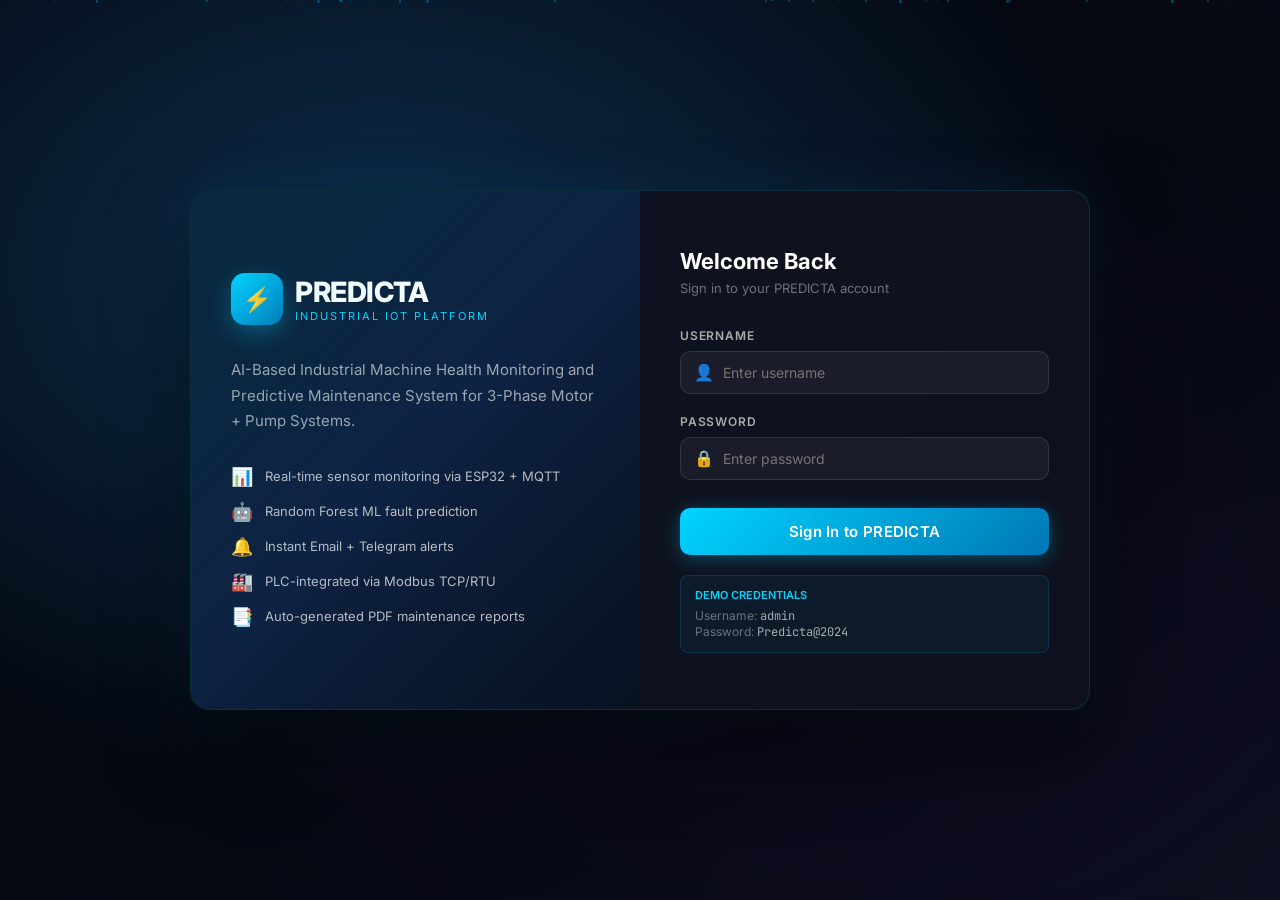
==== frontend/admin.html @ c162bba5 "Initial commit: Complete PREDICTA Industrial IoT Platform" ====
<!DOCTYPE html>
<html lang="en">
<head>
  <meta charset="UTF-8"/>
  <meta name="viewport" content="width=device-width, initial-scale=1.0"/>
  <title>PREDICTA – Admin Panel</title>
  <link href="https://fonts.googleapis.com/css2?family=Inter:wght@300;400;500;600;700;800&family=JetBrains+Mono:wght@400;500&display=swap" rel="stylesheet"/>
  <link rel="stylesheet" href="css/style.css"/>
  <style>
    .admin-grid { display: grid; grid-template-columns: 1fr 1fr; gap: 24px; margin-bottom: 24px; }
    .panel-card { background: var(--bg-card); border: 1px solid var(--border); border-radius: var(--radius); padding: 24px; }
    .panel-header-sm { font-size: 14px; font-weight: 700; color: #fff; margin-bottom: 16px; display: flex; justify-content: space-between; align-items: center; }
    .form-group { margin-bottom: 16px; }
    .form-label { display: block; font-size: 11px; font-weight: 600; color: var(--text-muted); text-transform: uppercase; margin-bottom: 6px; }
    .form-input, .form-select { width: 100%; padding: 10px 14px; background: rgba(255,255,255,0.05); border: 1px solid rgba(255,255,255,0.1); border-radius: 8px; color: #fff; font-size: 13px; font-family: 'Inter', sans-serif; transition: var(--transition); }
    .form-input:focus, .form-select:focus { outline: none; border-color: var(--accent); background: rgba(0,212,255,0.05); }
    .btn-save { background: linear-gradient(135deg, #00d4ff, #0077b6); border: none; border-radius: 8px; color: #fff; padding: 10px 20px; font-size: 13px; font-weight: 600; cursor: pointer; transition: var(--transition); }
    .btn-save:hover { transform: translateY(-1px); box-shadow: 0 4px 16px rgba(0,212,255,0.3); }
    table { width: 100%; border-collapse: collapse; margin-top: 10px; }
    th { text-align: left; padding: 10px; font-size: 10px; color: var(--text-muted); text-transform: uppercase; border-bottom: 1px solid var(--border); }
    td { padding: 10px; font-size: 13px; color: var(--text-dim); border-bottom: 1px solid rgba(255,255,255,0.05); }
    .badge { padding: 3px 8px; border-radius: 5px; font-size: 10px; font-weight: 700; text-transform: uppercase; }
  </style>
</head>
<body>
<aside class="sidebar">
  <div class="sidebar-logo">
    <div class="logo-icon">⚡</div>
    <div class="logo-text"><span class="logo-name">PREDICTA</span><span class="logo-tag">v1.0 Industrial</span></div>
  </div>
  <nav class="sidebar-nav">
    <div class="nav-section-label">Monitoring</div>
    <a href="index.html" class="nav-item"><span class="nav-icon">◈</span> Live Dashboard</a>
    <a href="analytics.html" class="nav-item"><span class="nav-icon">◉</span> Analytics</a>
    <a href="maintenance.html" class="nav-item"><span class="nav-icon">◫</span> Maintenance</a>
    <div class="nav-section-label" style="margin-top:24px">Management</div>
    <a href="reports.html" class="nav-item"><span class="nav-icon">◧</span> Reports</a>
    <a href="admin.html" class="nav-item active"><span class="nav-icon">◩</span> Admin</a>
  </nav>
  <div class="sidebar-machine">
    <div class="machine-label">Active Machine</div>
    <div class="machine-id">MOTOR_01</div>
    <div class="machine-type">3φ Induction Motor + Pump</div>
    <div class="machine-status"><span class="status-dot online"></span><span>Running</span></div>
  </div>
</aside>

<main class="main-content">
  <header class="topbar">
    <div class="topbar-left">
      <h1 class="page-title">Administration</h1>
      <div class="breadcrumb">System Configuration / Thresholds / Users</div>
    </div>
    <div class="topbar-right">
      <div class="topbar-time" id="topbar-clock">--:--:--</div>
      <div class="user-pill"><span class="user-avatar">A</span><span class="user-name" id="user-name">Admin</span></div>
      <button class="btn-icon" onclick="logout()">⏻</button>
    </div>
  </header>

  <div class="admin-grid">
    <!-- Machine Thresholds -->
    <div class="panel-card">
      <div class="panel-header-sm">
        <span>⚙️ Alarm Thresholds</span>
        <button class="btn-save" onclick="saveThresholds()">Save Changes</button>
      </div>
      <div style="display:grid; grid-template-columns:1fr 1fr; gap:16px;">
        <div class="form-group"><label class="form-label">Min Voltage (V)</label><input type="number" id="t-vmin" class="form-input" value="380"></div>
        <div class="form-group"><label class="form-label">Max Voltage (V)</label><input type="number" id="t-vmax" class="form-input" value="440"></div>
        <div class="form-group"><label class="form-label">Full Load Current (A)</label><input type="number" id="t-iflc" class="form-input" value="3.5" step="0.1"></div>
        <div class="form-group"><label class="form-label">Overload Current (A)</label><input type="number" id="t-imax" class="form-input" value="4.5" step="0.1"></div>
        <div class="form-group"><label class="form-label">Temp Warning (°C)</label><input type="number" id="t-twarn" class="form-input" value="75"></div>
        <div class="form-group"><label class="form-label">Temp Critical (°C)</label><input type="number" id="t-tcrit" class="form-input" value="85"></div>
        <div class="form-group"><label class="form-label">Vibration Warn (g)</label><input type="number" id="t-vwarn" class="form-input" value="0.5" step="0.1"></div>
        <div class="form-group"><label class="form-label">Vibration Crit (g)</label><input type="number" id="t-vcrit" class="form-input" value="1.0" step="0.1"></div>
      </div>
    </div>

    <!-- Alert Configuration -->
    <div class="panel-card">
      <div class="panel-header-sm">
        <span>🔔 Notification Settings</span>
        <button class="btn-save" onclick="saveAlertSettings()">Save Changes</button>
      </div>
      <div class="form-group">
        <label class="form-label">Email Recipients (comma separated)</label>
        <input type="text" id="a-emails" class="form-input" value="engineer@predicta.local, manager@predicta.local">
      </div>
      <div class="form-group">
        <label class="form-label">Telegram Chat ID</label>
        <input type="text" id="a-chatid" class="form-input" value="-100123456789">
      </div>
      <div class="form-group">
        <label class="form-label">Alert Cooldown (minutes)</label>
        <input type="number" id="a-cooldown" class="form-input" value="15">
      </div>
      <div style="margin-top:20px; font-size:12px; color:var(--text-muted);">
        * Note: SMTP credentials must be configured in the backend .env file.
      </div>
    </div>
  </div>

  <!-- User Management -->
  <div class="panel-card">
    <div class="panel-header-sm">
      <span>👥 User Management</span>
    </div>
    <table>
      <thead><tr><th>Username</th><th>Email</th><th>Role</th><th>Status</th><th>Last Login</th></tr></thead>
      <tbody id="user-tbody">
        <tr><td>admin</td><td>admin@predicta.local</td><td><span class="badge" style="background:rgba(0,212,255,0.2);color:var(--accent)">ADMIN</span></td><td><span style="color:var(--green)">Active</span></td><td>Just now</td></tr>
        <tr><td>engineer</td><td>engineer@predicta.local</td><td><span class="badge" style="background:rgba(255,140,0,0.2);color:var(--orange)">ENGINEER</span></td><td><span style="color:var(--green)">Active</span></td><td>2 days ago</td></tr>
        <tr><td>operator</td><td>operator@predicta.local</td><td><span class="badge" style="background:rgba(168,85,247,0.2);color:var(--purple)">OPERATOR</span></td><td><span style="color:var(--green)">Active</span></td><td>5 hours ago</td></tr>
      </tbody>
    </table>
  </div>
</main>

<div class="toast-container" id="toast-container"></div>
<script src="js/api.js"></script>
<script>
window.addEventListener("DOMContentLoaded", () => {
  if (!API.getToken()) { window.location.href = "login.html"; return; }
  const u = API.getUser();
  if (u) document.getElementById("user-name").textContent = u.username;
  if (u && u.role !== "admin") {
    showToast("error", "Access Denied", "Only administrators can view this page.");
    setTimeout(() => { window.location.href = "index.html"; }, 2000);
  }
  setInterval(() => { document.getElementById("topbar-clock").textContent = new Date().toLocaleTimeString("en-IN",{hour12:false}); }, 1000);
});

function saveThresholds() {
  showToast("success", "Saved", "Alarm thresholds updated successfully.");
}
function saveAlertSettings() {
  showToast("success", "Saved", "Notification settings updated successfully.");
}
function logout() { API.clearTokens(); window.location.href = "login.html"; }
function showToast(type,title,msg){
  const icons={success:"✅",error:"🔴",warning:"⚠️",info:"ℹ️"};
  const tc=document.getElementById("toast-container");
  const t=document.createElement("div");
  t.className=`toast ${type}`;
  t.innerHTML=`<span class="toast-icon">${icons[type]}</span><div><div class="toast-title">${title}</div><div class="toast-msg">${msg}</div></div>`;
  tc.appendChild(t);
  setTimeout(()=>{t.style.opacity="0";setTimeout(()=>t.remove(),300)},4000);
}
</script>
</body>
</html>
---- frontend/css/style.css ----
/* PREDICTA – Industrial Dashboard Design System */
@import url('https://fonts.googleapis.com/css2?family=Inter:wght@300;400;500;600;700;800&family=JetBrains+Mono:wght@400;500&display=swap');

*, *::before, *::after { box-sizing:border-box; margin:0; padding:0; }

:root {
  --bg-primary:    #080b14;
  --bg-secondary:  #0f1117;
  --bg-card:       #12151e;
  --bg-hover:      #1a1d2e;
  --border:        rgba(255,255,255,0.07);
  --border-accent: rgba(0,212,255,0.2);
  --accent:        #00d4ff;
  --accent-dim:    rgba(0,212,255,0.15);
  --accent-glow:   rgba(0,212,255,0.25);
  --green:         #00ff88;
  --yellow:        #ffd700;
  --orange:        #ff8c00;
  --red:           #ff4444;
  --purple:        #a855f7;
  --text-primary:  #e8eaf6;
  --text-muted:    #6b7280;
  --text-dim:      #9ca3af;
  --sidebar-w:     240px;
  --radius:        12px;
  --radius-sm:     8px;
  --transition:    all 0.2s ease;
}

html { scroll-behavior: smooth; }
body {
  font-family: 'Inter', sans-serif;
  background: var(--bg-primary);
  color: var(--text-primary);
  display: flex;
  min-height: 100vh;
  overflow-x: hidden;
}

/* ── Scrollbar ─────────────────────────────────────────────────────────── */
::-webkit-scrollbar { width: 6px; height: 6px; }
::-webkit-scrollbar-track { background: var(--bg-secondary); }
::-webkit-scrollbar-thumb { background: rgba(0,212,255,0.3); border-radius: 3px; }

/* ══ SIDEBAR ═══════════════════════════════════════════════════════════ */
.sidebar {
  width: var(--sidebar-w);
  min-height: 100vh;
  background: var(--bg-secondary);
  border-right: 1px solid var(--border);
  display: flex;
  flex-direction: column;
  position: fixed;
  top: 0; left: 0; bottom: 0;
  z-index: 100;
  padding: 20px 0;
}

.sidebar-logo {
  display: flex; align-items: center; gap: 10px;
  padding: 0 20px 20px;
  border-bottom: 1px solid var(--border);
}
.logo-icon {
  width: 38px; height: 38px; border-radius: 10px;
  background: linear-gradient(135deg, #00d4ff, #0077b6);
  display: flex; align-items: center; justify-content: center;
  font-size: 18px;
  box-shadow: 0 4px 16px var(--accent-glow);
}
.logo-name { display: block; font-size: 16px; font-weight: 800; color: #fff; letter-spacing: -0.3px; }
.logo-tag  { display: block; font-size: 9px; color: var(--accent); letter-spacing: 1.5px; text-transform: uppercase; }

.sidebar-nav { flex: 1; padding: 16px 12px; display: flex; flex-direction: column; gap: 2px; }
.nav-section-label {
  font-size: 10px; font-weight: 600; color: var(--text-muted);
  text-transform: uppercase; letter-spacing: 1.2px;
  padding: 6px 8px 4px;
}
.nav-item {
  display: flex; align-items: center; gap: 10px;
  padding: 9px 12px; border-radius: var(--radius-sm);
  color: var(--text-dim); font-size: 13px; font-weight: 500;
  text-decoration: none; transition: var(--transition);
}
.nav-item:hover { background: var(--bg-hover); color: #fff; }
.nav-item.active {
  background: var(--accent-dim);
  color: var(--accent);
  border: 1px solid var(--border-accent);
}
.nav-icon { font-size: 16px; width: 20px; text-align: center; }

.sidebar-machine {
  margin: 12px; padding: 14px;
  background: var(--bg-card);
  border: 1px solid var(--border-accent);
  border-radius: var(--radius);
}
.machine-label { font-size: 9px; color: var(--text-muted); text-transform: uppercase; letter-spacing: 1px; }
.machine-id    { font-size: 14px; font-weight: 700; color: var(--accent); font-family: 'JetBrains Mono', monospace; margin: 4px 0 2px; }
.machine-type  { font-size: 10px; color: var(--text-muted); margin-bottom: 8px; }
.machine-status { display: flex; align-items: center; gap: 6px; font-size: 11px; }
.status-dot {
  width: 8px; height: 8px; border-radius: 50%;
  background: var(--text-muted);
  animation: pulse-dot 2s infinite;
}
.status-dot.online  { background: var(--green); }
.status-dot.offline { background: var(--red); animation: none; }
@keyframes pulse-dot {
  0%, 100% { opacity: 1; transform: scale(1); }
  50%       { opacity: 0.6; transform: scale(0.85); }
}

/* ══ MAIN CONTENT ══════════════════════════════════════════════════════ */
.main-content {
  margin-left: var(--sidebar-w);
  flex: 1;
  display: flex; flex-direction: column;
  min-height: 100vh;
  padding: 0 28px 40px;
}

/* ── Top Bar ──────────────────────────────────────────────────────────── */
.topbar {
  display: flex; align-items: center; justify-content: space-between;
  padding: 16px 0;
  border-bottom: 1px solid var(--border);
  margin-bottom: 24px;
  position: sticky; top: 0; z-index: 50;
  background: var(--bg-primary);
}
.page-title { font-size: 20px; font-weight: 700; color: #fff; }
.breadcrumb { font-size: 11px; color: var(--text-muted); margin-top: 2px; }
.topbar-right { display: flex; align-items: center; gap: 14px; }
.topbar-time {
  font-family: 'JetBrains Mono', monospace;
  font-size: 13px; color: var(--accent);
  background: var(--accent-dim);
  padding: 5px 12px; border-radius: 6px;
  border: 1px solid var(--border-accent);
}
.alert-badge {
  position: relative; cursor: pointer;
  background: var(--bg-card); border: 1px solid var(--border);
  border-radius: 8px; padding: 6px 10px;
  display: flex; align-items: center; gap: 6px;
}
.badge-count {
  background: var(--red); color: #fff;
  font-size: 10px; font-weight: 700;
  border-radius: 10px; padding: 1px 6px;
  min-width: 18px; text-align: center;
}
.user-pill {
  display: flex; align-items: center; gap: 8px;
  background: var(--bg-card); border: 1px solid var(--border);
  border-radius: 20px; padding: 5px 12px 5px 5px;
}
.user-avatar {
  width: 26px; height: 26px; border-radius: 50%;
  background: linear-gradient(135deg, #00d4ff, #0077b6);
  display: flex; align-items: center; justify-content: center;
  font-size: 11px; font-weight: 700;
}
.user-name { font-size: 12px; font-weight: 500; }
.btn-icon {
  background: var(--bg-card); border: 1px solid var(--border);
  color: var(--text-muted); width: 34px; height: 34px;
  border-radius: 8px; cursor: pointer; font-size: 16px;
  transition: var(--transition); display: flex; align-items: center; justify-content: center;
}
.btn-icon:hover { color: var(--red); border-color: rgba(255,68,68,0.3); }

/* ── Section Headers ──────────────────────────────────────────────────── */
.section-header {
  display: flex; align-items: center; gap: 12px;
  margin-bottom: 20px; flex-wrap: wrap;
}
.section-badge {
  background: linear-gradient(135deg, rgba(0,212,255,0.2), rgba(0,119,182,0.2));
  border: 1px solid var(--border-accent);
  color: var(--accent); font-size: 10px; font-weight: 700;
  padding: 4px 10px; border-radius: 6px; letter-spacing: 1px;
}
.section-title { font-size: 18px; font-weight: 700; color: #fff; flex: 1; }
.live-indicator {
  display: flex; align-items: center; gap: 6px;
  font-size: 11px; font-weight: 600; color: var(--green);
}
.live-dot {
  width: 8px; height: 8px; border-radius: 50%;
  background: var(--green);
  animation: pulse-dot 1.2s ease-in-out infinite;
}
.last-update { font-size: 11px; color: var(--text-muted); }

/* ── Health Banner ────────────────────────────────────────────────────── */
.health-banner {
  background: var(--bg-card);
  border: 1px solid var(--border);
  border-radius: var(--radius);
  padding: 20px 24px;
  display: flex; align-items: center;
  justify-content: space-between;
  gap: 24px; margin-bottom: 20px;
  flex-wrap: wrap;
  position: relative; overflow: hidden;
}
.health-banner::before {
  content: ''; position: absolute; inset: 0;
  background: linear-gradient(135deg, rgba(0,212,255,0.03) 0%, transparent 60%);
  pointer-events: none;
}
.health-banner.warning { border-color: rgba(255,215,0,0.3); }
.health-banner.critical { border-color: rgba(255,68,68,0.4); }

.health-main { display: flex; align-items: center; gap: 20px; }
.health-score-ring { position: relative; width: 100px; height: 100px; flex-shrink: 0; }
.ring-svg { width: 100px; height: 100px; transform: rotate(-90deg); }
.ring-bg   { fill: none; stroke: rgba(255,255,255,0.08); stroke-width: 8; }
.ring-fill {
  fill: none; stroke: var(--accent); stroke-width: 8;
  stroke-linecap: round;
  transition: stroke-dashoffset 1s ease, stroke 0.5s ease;
}
.ring-content {
  position: absolute; inset: 0;
  display: flex; flex-direction: column;
  align-items: center; justify-content: center;
}
.health-value { font-size: 22px; font-weight: 800; color: var(--accent); line-height: 1; }
.health-label { font-size: 10px; color: var(--text-muted); text-transform: uppercase; letter-spacing: 0.8px; }

.health-status-text { font-size: 16px; font-weight: 600; color: #fff; margin-bottom: 10px; }
.health-meta { display: flex; flex-direction: column; gap: 4px; }
.health-meta span { font-size: 12px; color: var(--text-muted); }
.health-meta strong { color: var(--text-primary); }

.health-badges { display: flex; gap: 12px; flex-wrap: wrap; }
.hbadge {
  display: flex; flex-direction: column; align-items: center;
  background: var(--bg-secondary);
  border: 1px solid var(--border);
  border-radius: var(--radius-sm);
  padding: 10px 14px; min-width: 80px; gap: 4px;
  transition: var(--transition);
}
.hbadge.fault { border-color: rgba(255,68,68,0.4); background: rgba(255,68,68,0.08); }
.hbadge.warn  { border-color: rgba(255,215,0,0.4); background: rgba(255,215,0,0.08); }
.hbadge-icon  { font-size: 18px; }
.hbadge-label { font-size: 9px; color: var(--text-muted); text-transform: uppercase; letter-spacing: 0.8px; }
.hbadge-val   { font-size: 11px; font-weight: 700; color: var(--green); }
.hbadge.fault .hbadge-val { color: var(--red); }
.hbadge.warn  .hbadge-val { color: var(--yellow); }

/* ── KPI Cards ────────────────────────────────────────────────────────── */
.kpi-grid {
  display: grid;
  grid-template-columns: repeat(auto-fill, minmax(180px, 1fr));
  gap: 14px; margin-bottom: 24px;
}
.kpi-card {
  background: var(--bg-card);
  border: 1px solid var(--border);
  border-radius: var(--radius);
  padding: 16px 18px;
  display: flex; gap: 12px; align-items: flex-start;
  transition: var(--transition);
  cursor: default;
  position: relative; overflow: hidden;
}
.kpi-card:hover { border-color: var(--border-accent); transform: translateY(-1px); }
.kpi-card::after {
  content:''; position:absolute; top:0; left:0; right:0; height:2px;
  background: var(--accent); opacity: 0; transition: opacity 0.2s;
}
.kpi-card:hover::after { opacity: 1; }
.kpi-card.warning { border-color: rgba(255,215,0,0.4); }
.kpi-card.warning::after { background: var(--yellow); opacity: 1; }
.kpi-card.critical { border-color: rgba(255,68,68,0.4); }
.kpi-card.critical::after { background: var(--red); opacity: 1; }

.kpi-icon { font-size: 22px; flex-shrink: 0; margin-top: 2px; }
.kpi-body { flex: 1; min-width: 0; }
.kpi-label { font-size: 10px; color: var(--text-muted); text-transform: uppercase; letter-spacing: 0.8px; margin-bottom: 4px; }
.kpi-value { font-size: 20px; font-weight: 700; color: #fff; line-height: 1; display: flex; align-items: baseline; gap: 4px; }
.kpi-unit  { font-size: 11px; color: var(--text-muted); font-weight: 400; }
.kpi-bar   { height: 4px; background: rgba(255,255,255,0.08); border-radius: 2px; margin: 8px 0 4px; }
.kpi-bar-fill { height: 100%; border-radius: 2px; background: var(--accent); transition: width 0.8s ease; }
.kpi-sub   { font-size: 10px; color: var(--text-muted); }

/* ── Charts ───────────────────────────────────────────────────────────── */
.charts-grid {
  display: grid;
  grid-template-columns: 2fr 1fr 1fr 1fr;
  gap: 16px; margin-bottom: 8px;
}
.chart-card {
  background: var(--bg-card);
  border: 1px solid var(--border);
  border-radius: var(--radius);
  padding: 16px 18px;
}
.chart-card.chart-lg { grid-column: span 2; }
.chart-card.chart-sm { }
.chart-header {
  display: flex; align-items: center; justify-content: space-between;
  margin-bottom: 12px;
}
.chart-title { font-size: 12px; font-weight: 600; color: var(--text-dim); text-transform: uppercase; letter-spacing: 0.6px; }
.chart-controls { display: flex; gap: 4px; }
.chart-btn {
  padding: 3px 8px; border-radius: 4px;
  font-size: 10px; font-weight: 600; cursor: pointer;
  border: 1px solid var(--border);
  background: transparent; color: var(--text-muted);
  transition: var(--transition);
}
.chart-btn.active, .chart-btn:hover {
  background: var(--accent-dim); color: var(--accent);
  border-color: var(--border-accent);
}

/* ── Prediction Panel ─────────────────────────────────────────────────── */
.btn-predict {
  background: linear-gradient(135deg, rgba(109,40,217,0.3), rgba(168,85,247,0.2));
  border: 1px solid rgba(168,85,247,0.4);
  color: #c084fc; padding: 8px 18px; border-radius: 8px;
  font-size: 13px; font-weight: 600; cursor: pointer;
  transition: var(--transition); font-family: 'Inter', sans-serif;
}
.btn-predict:hover {
  background: linear-gradient(135deg, rgba(109,40,217,0.5), rgba(168,85,247,0.3));
  box-shadow: 0 4px 20px rgba(168,85,247,0.3);
}

.prediction-panel {
  background: var(--bg-card);
  border: 1px solid var(--border);
  border-radius: var(--radius);
  padding: 24px; display: flex; gap: 24px;
  margin-bottom: 20px; flex-wrap: wrap;
}
.pred-left { flex: 1; min-width: 280px; }
.pred-right { display: flex; flex-direction: column; gap: 14px; min-width: 240px; }

.pred-fault-type {
  font-size: 20px; font-weight: 700; color: var(--green);
  margin-bottom: 8px;
}
.pred-fault-type.fault { color: var(--red); }
.pred-fault-type.warn  { color: var(--yellow); }

.pred-root-cause { font-size: 13px; color: var(--text-dim); line-height: 1.6; margin-bottom: 16px; }
.pred-meta { display: flex; flex-direction: column; gap: 10px; }
.pred-meta-item { display: flex; align-items: center; gap: 10px; }
.pred-meta-label { font-size: 11px; color: var(--text-muted); width: 140px; flex-shrink: 0; }
.pred-meta-val   { font-size: 13px; font-weight: 600; color: #fff; }
.pred-prob-bar   { flex: 1; height: 6px; background: rgba(255,255,255,0.08); border-radius: 3px; }
.pred-prob-fill  { height: 100%; border-radius: 3px; background: var(--green); transition: width 1s ease; }

.pred-severity-block, .pred-urgency-block {
  background: var(--bg-secondary);
  border: 1px solid var(--border);
  border-radius: var(--radius-sm);
  padding: 12px 16px;
}
.pred-severity-label, .pred-urgency-label {
  font-size: 9px; font-weight: 700; color: var(--text-muted);
  text-transform: uppercase; letter-spacing: 1.2px; margin-bottom: 4px;
}
.pred-severity-val {
  font-size: 18px; font-weight: 800; color: var(--green);
  font-family: 'JetBrains Mono', monospace;
}
.pred-severity-val.critical { color: var(--red); }
.pred-severity-val.high    { color: var(--orange); }
.pred-severity-val.medium  { color: var(--yellow); }
.pred-score { font-size: 11px; color: var(--text-muted); }

.pred-urgency-val { font-size: 13px; font-weight: 600; color: var(--accent); }
.pred-recommendation { padding: 12px 16px; background: rgba(0,212,255,0.05); border: 1px solid var(--border-accent); border-radius: var(--radius-sm); }
.pred-rec-title { font-size: 11px; color: var(--accent); font-weight: 600; margin-bottom: 6px; }
.pred-rec-text  { font-size: 12px; color: var(--text-dim); line-height: 1.5; }

/* ── Prediction Bottom Grid ───────────────────────────────────────────── */
.pred-bottom-grid {
  display: grid;
  grid-template-columns: 1fr 1fr 1fr;
  gap: 16px;
}
.alerts-panel, .maintenance-schedule-panel {
  background: var(--bg-card);
  border: 1px solid var(--border);
  border-radius: var(--radius);
  padding: 16px 18px;
  max-height: 340px; overflow-y: auto;
}
.panel-header {
  display: flex; align-items: center; justify-content: space-between;
  margin-bottom: 14px;
}
.panel-title { font-size: 12px; font-weight: 600; color: var(--text-dim); text-transform: uppercase; letter-spacing: 0.6px; }
.panel-badge {
  background: rgba(255,68,68,0.2); color: var(--red);
  font-size: 10px; font-weight: 700; border-radius: 10px;
  padding: 2px 8px; border: 1px solid rgba(255,68,68,0.3);
}
.panel-link { font-size: 11px; color: var(--accent); text-decoration: none; }
.panel-link:hover { text-decoration: underline; }

.no-alerts { font-size: 13px; color: var(--text-muted); text-align: center; padding: 20px; }
.alert-item {
  display: flex; gap: 10px; padding: 10px 0;
  border-bottom: 1px solid var(--border);
}
.alert-item:last-child { border-bottom: none; }
.alert-sev-dot { width: 8px; height: 8px; border-radius: 50%; margin-top: 4px; flex-shrink: 0; }
.alert-sev-dot.CRITICAL { background: var(--red); }
.alert-sev-dot.HIGH     { background: var(--orange); }
.alert-sev-dot.MEDIUM   { background: var(--yellow); }
.alert-fault  { font-size: 12px; font-weight: 600; color: #fff; }
.alert-msg    { font-size: 11px; color: var(--text-muted); margin-top: 2px; }
.alert-time   { font-size: 10px; color: var(--text-muted); margin-top: 3px; font-family: 'JetBrains Mono', monospace; }

.maintenance-item {
  display: flex; gap: 12px; align-items: flex-start;
  padding: 10px 0; border-bottom: 1px solid var(--border);
}
.maintenance-item:last-child { border-bottom: none; }
.maint-priority {
  font-size: 9px; font-weight: 700; padding: 2px 6px; border-radius: 4px;
  text-transform: uppercase; letter-spacing: 0.6px; flex-shrink: 0; margin-top: 2px;
}
.maint-priority.CRITICAL { background: rgba(255,68,68,0.2); color: var(--red); }
.maint-priority.HIGH     { background: rgba(255,140,0,0.2); color: var(--orange); }
.maint-priority.MEDIUM   { background: rgba(255,215,0,0.2); color: var(--yellow); }
.maint-priority.LOW      { background: rgba(0,212,255,0.2); color: var(--accent); }
.maint-task { font-size: 12px; color: #fff; font-weight: 500; }
.maint-due  { font-size: 11px; color: var(--text-muted); margin-top: 2px; }

/* ── Toast Notifications ──────────────────────────────────────────────── */
.toast-container { position: fixed; top: 20px; right: 20px; z-index: 9999; display: flex; flex-direction: column; gap: 8px; }
.toast {
  background: var(--bg-card);
  border: 1px solid var(--border);
  border-radius: var(--radius);
  padding: 12px 16px;
  min-width: 280px; max-width: 380px;
  display: flex; align-items: flex-start; gap: 10px;
  box-shadow: 0 8px 32px rgba(0,0,0,0.4);
  animation: slide-in 0.3s ease;
  transition: opacity 0.3s ease;
}
.toast.success { border-left: 3px solid var(--green); }
.toast.error   { border-left: 3px solid var(--red); }
.toast.warning { border-left: 3px solid var(--yellow); }
.toast.info    { border-left: 3px solid var(--accent); }
.toast-icon { font-size: 18px; flex-shrink: 0; }
.toast-title { font-size: 12px; font-weight: 700; color: #fff; margin-bottom: 2px; }
.toast-msg   { font-size: 11px; color: var(--text-muted); line-height: 1.4; }
@keyframes slide-in {
  from { transform: translateX(100%); opacity: 0; }
  to   { transform: translateX(0); opacity: 1; }
}

/* ── Loading States ───────────────────────────────────────────────────── */
.loading-text { font-size: 12px; color: var(--text-muted); padding: 20px 0; text-align: center; }
.skeleton {
  background: linear-gradient(90deg, var(--bg-card) 25%, var(--bg-hover) 50%, var(--bg-card) 75%);
  background-size: 200% 100%;
  animation: shimmer 1.5s infinite;
  border-radius: 6px;
}
@keyframes shimmer { 0% { background-position: 200% 0; } 100% { background-position: -200% 0; } }

/* ── Responsive ───────────────────────────────────────────────────────── */
@media (max-width: 1200px) {
  .charts-grid { grid-template-columns: 1fr 1fr; }
  .chart-card.chart-lg { grid-column: span 2; }
  .pred-bottom-grid { grid-template-columns: 1fr 1fr; }
}
@media (max-width: 900px) {
  :root { --sidebar-w: 0px; }
  .sidebar { display: none; }
  .main-content { margin-left: 0; padding: 0 16px 40px; }
  .kpi-grid { grid-template-columns: repeat(2, 1fr); }
  .charts-grid { grid-template-columns: 1fr; }
  .pred-bottom-grid { grid-template-columns: 1fr; }
}
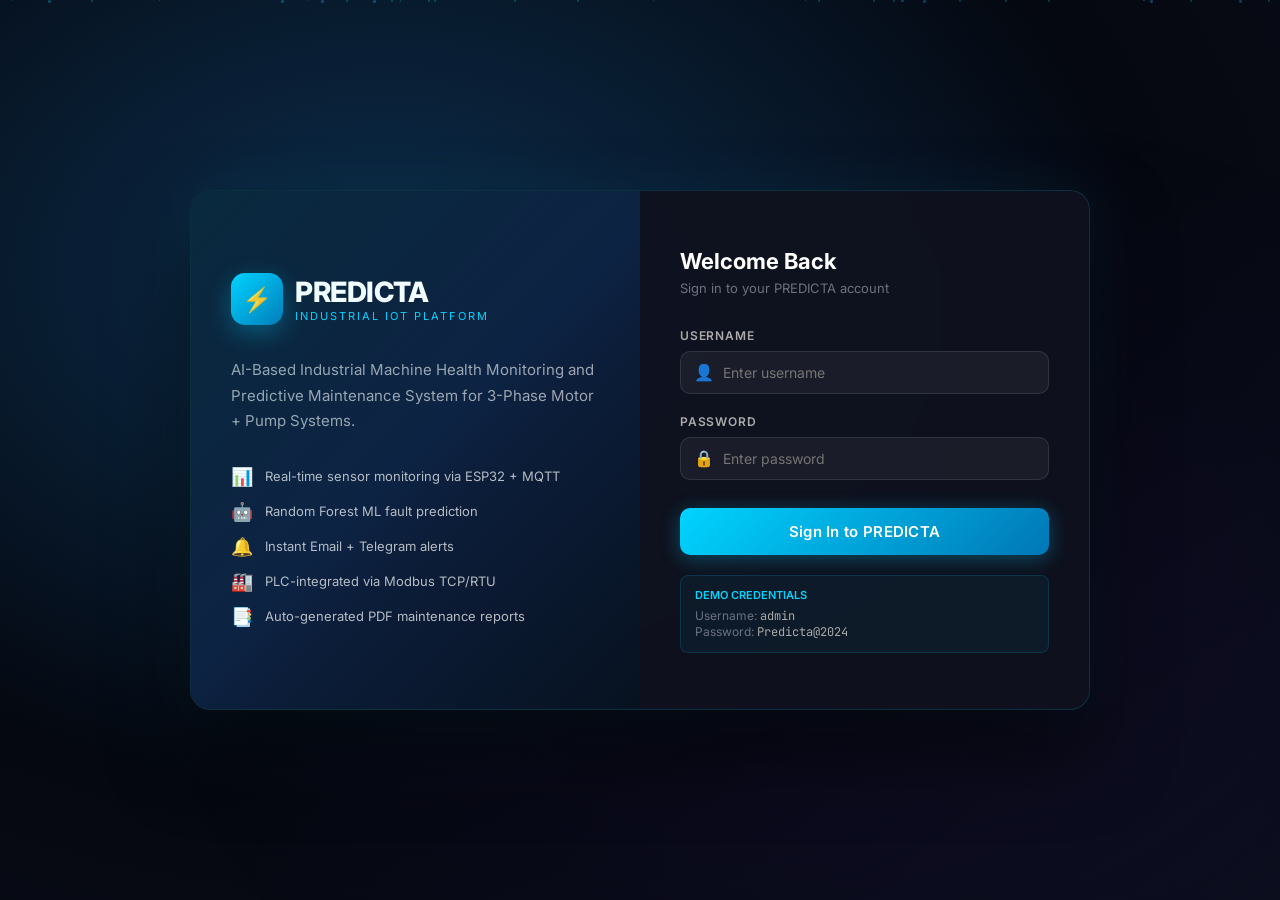
==== commit 445a7f66: "feat: Predicta 2.0 full-stack upgrade and production cloud deployment configuration" ====
--- a/frontend/admin.html
+++ b/frontend/admin.html
@@ -26,17 +26,21 @@
 <aside class="sidebar">
   <div class="sidebar-logo">
     <div class="logo-icon">⚡</div>
-    <div class="logo-text"><span class="logo-name">PREDICTA</span><span class="logo-tag">v1.0 Industrial</span></div>
+    <div class="logo-text"><span class="logo-name">PREDICTA 2.0</span><span class="logo-tag">Industrial AI</span></div>
   </div>
   <nav class="sidebar-nav">
-    <div class="nav-section-label">Monitoring</div>
-    <a href="index.html" class="nav-item"><span class="nav-icon">◈</span> Live Dashboard</a>
-    <a href="analytics.html" class="nav-item"><span class="nav-icon">◉</span> Analytics</a>
+    <div class="nav-section-label">Operations</div>
+    <a href="index.html" class="nav-item"><span class="nav-icon">◈</span> Overview</a>
+    <a href="upload.html" class="nav-item"><span class="nav-icon">⇪</span> Upload & Ingest</a>
+    <a href="analytics.html" class="nav-item"><span class="nav-icon">◉</span> Asset Health</a>
+    <a href="ai_analysis.html" class="nav-item"><span class="nav-icon">🔬</span> AI Investigation</a>
     <a href="maintenance.html" class="nav-item"><span class="nav-icon">◫</span> Maintenance</a>
-    <div class="nav-section-label" style="margin-top:24px">Management</div>
+    <div class="nav-section-label" style="margin-top:20px">Integration & Admin</div>
+    <a href="notifications.html" class="nav-item"><span class="nav-icon">🔔</span> Telegram & SMS</a>
     <a href="reports.html" class="nav-item"><span class="nav-icon">◧</span> Reports</a>
-    <a href="admin.html" class="nav-item active"><span class="nav-icon">◩</span> Admin</a>
+    <a href="admin.html" class="nav-item active"><span class="nav-icon">◩</span> Administration</a>
   </nav>
+
   <div class="sidebar-machine">
     <div class="machine-label">Active Machine</div>
     <div class="machine-id">MOTOR_01</div>
--- a/frontend/css/style.css
+++ b/frontend/css/style.css
@@ -490,3 +490,132 @@
   .charts-grid { grid-template-columns: 1fr; }
   .pred-bottom-grid { grid-template-columns: 1fr; }
 }
+
+/* ═════════════════════════════════════════════════════════════════════════
+   PREDICTA 2.0 COMPONENTS: Ingestion, Tag Mapping, Hypotheses & Notifications
+   ═════════════════════════════════════════════════════════════════════════ */
+.dropzone {
+  border: 2px dashed rgba(0, 212, 255, 0.35);
+  border-radius: var(--radius);
+  background: rgba(0, 212, 255, 0.03);
+  padding: 40px 24px;
+  text-align: center;
+  cursor: pointer;
+  transition: var(--transition);
+}
+.dropzone:hover, .dropzone.dragover {
+  border-color: var(--accent);
+  background: rgba(0, 212, 255, 0.08);
+  box-shadow: 0 0 24px var(--accent-glow);
+}
+.dropzone-icon { font-size: 40px; margin-bottom: 12px; }
+.dropzone-title { font-size: 16px; font-weight: 700; color: #fff; margin-bottom: 6px; }
+.dropzone-sub { font-size: 12px; color: var(--text-muted); }
+
+.quality-card {
+  background: var(--bg-card);
+  border: 1px solid var(--border);
+  border-radius: var(--radius);
+  padding: 24px;
+  display: flex;
+  align-items: center;
+  gap: 24px;
+}
+.quality-score-circle {
+  width: 90px; height: 90px;
+  border-radius: 50%;
+  display: flex; flex-direction: column;
+  align-items: center; justify-content: center;
+  font-weight: 800; font-size: 26px;
+  border: 4px solid var(--accent);
+  color: #fff;
+  flex-shrink: 0;
+  box-shadow: 0 0 16px var(--accent-glow);
+}
+.quality-score-circle.excellent { border-color: var(--green); color: var(--green); }
+.quality-score-circle.good      { border-color: var(--accent); color: var(--accent); }
+.quality-score-circle.fair      { border-color: var(--yellow); color: var(--yellow); }
+.quality-score-circle.poor      { border-color: var(--red); color: var(--red); }
+.quality-meta { flex: 1; }
+.quality-grade { font-size: 18px; font-weight: 800; margin-bottom: 6px; }
+
+.confidence-pill {
+  display: inline-block;
+  padding: 3px 10px;
+  border-radius: 6px;
+  font-size: 11px;
+  font-weight: 700;
+  text-transform: uppercase;
+  letter-spacing: 0.5px;
+}
+.conf-strong    { background: rgba(255,68,68,0.2); color: var(--red); border: 1px solid rgba(255,68,68,0.3); }
+.conf-moderate  { background: rgba(255,140,0,0.2); color: var(--orange); border: 1px solid rgba(255,140,0,0.3); }
+.conf-weak      { background: rgba(255,215,0,0.2); color: var(--yellow); border: 1px solid rgba(255,215,0,0.3); }
+.conf-insufficient { background: rgba(255,255,255,0.06); color: var(--text-muted); border: 1px solid var(--border); }
+
+.proxy-pill {
+  background: rgba(168,85,247,0.15);
+  border: 1px solid rgba(168,85,247,0.3);
+  color: var(--purple);
+  padding: 2px 8px;
+  border-radius: 4px;
+  font-size: 10px;
+  font-weight: 700;
+  text-transform: uppercase;
+  margin-left: 6px;
+}
+
+.hypothesis-card {
+  background: var(--bg-card);
+  border: 1px solid var(--border);
+  border-radius: var(--radius);
+  padding: 20px;
+  margin-bottom: 16px;
+  transition: var(--transition);
+}
+.hypothesis-card.active-alert {
+  border-left: 4px solid var(--orange);
+  background: linear-gradient(90deg, rgba(255,140,0,0.05), var(--bg-card) 40%);
+}
+.hypothesis-card.active-crit {
+  border-left: 4px solid var(--red);
+  background: linear-gradient(90deg, rgba(255,68,68,0.07), var(--bg-card) 40%);
+}
+.hypo-header { display: flex; justify-content: space-between; align-items: center; margin-bottom: 12px; }
+.hypo-title  { font-size: 15px; font-weight: 700; color: #fff; }
+.hypo-section-title { font-size: 11px; font-weight: 700; color: var(--text-muted); text-transform: uppercase; margin: 10px 0 4px; letter-spacing: 0.8px; }
+.hypo-list { list-style: none; padding-left: 0; }
+.hypo-list li { font-size: 12px; color: var(--text-dim); margin-bottom: 4px; position: relative; padding-left: 14px; }
+.hypo-list li::before { content: "•"; position: absolute; left: 0; color: var(--accent); }
+
+.sample-grid { display: grid; grid-template-columns: repeat(2, 1fr); gap: 14px; margin-top: 14px; }
+.sample-card {
+  background: rgba(255,255,255,0.02);
+  border: 1px solid var(--border);
+  border-radius: 10px;
+  padding: 16px;
+  display: flex;
+  justify-content: space-between;
+  align-items: center;
+  transition: var(--transition);
+}
+.sample-card:hover {
+  background: rgba(0,212,255,0.04);
+  border-color: var(--border-accent);
+}
+.sample-name { font-size: 13px; font-weight: 600; color: #fff; }
+.sample-desc { font-size: 11px; color: var(--text-muted); margin-top: 3px; }
+.btn-dl {
+  background: rgba(0,212,255,0.15);
+  color: var(--accent);
+  border: 1px solid var(--border-accent);
+  padding: 6px 12px;
+  border-radius: 6px;
+  font-size: 11px;
+  font-weight: 600;
+  cursor: pointer;
+  text-decoration: none;
+  white-space: nowrap;
+}
+.btn-dl:hover { background: var(--accent); color: #000; }
+
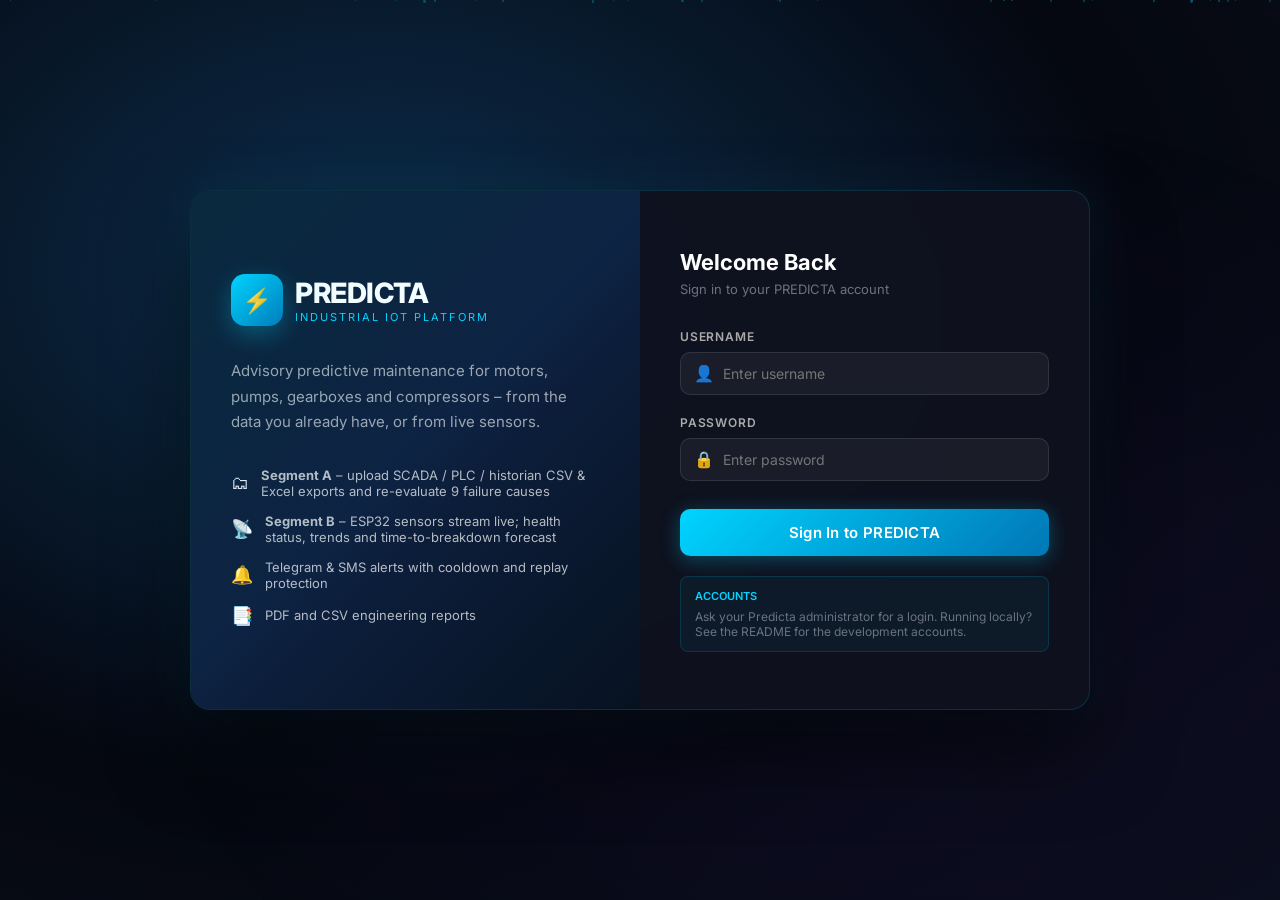
==== commit a7147616: "Split Predicta into file-analysis and live-IoT segments; fix security and README gaps Two segments o" ====
--- a/frontend/admin.html
+++ b/frontend/admin.html
@@ -29,21 +29,41 @@
     <div class="logo-text"><span class="logo-name">PREDICTA 2.0</span><span class="logo-tag">Industrial AI</span></div>
   </div>
   <nav class="sidebar-nav">
-    <div class="nav-section-label">Operations</div>
-    <a href="index.html" class="nav-item"><span class="nav-icon">◈</span> Overview</a>
-    <a href="upload.html" class="nav-item"><span class="nav-icon">⇪</span> Upload & Ingest</a>
-    <a href="analytics.html" class="nav-item"><span class="nav-icon">◉</span> Asset Health</a>
-    <a href="ai_analysis.html" class="nav-item"><span class="nav-icon">🔬</span> AI Investigation</a>
-    <a href="maintenance.html" class="nav-item"><span class="nav-icon">◫</span> Maintenance</a>
-    <div class="nav-section-label" style="margin-top:20px">Integration & Admin</div>
-    <a href="notifications.html" class="nav-item"><span class="nav-icon">🔔</span> Telegram & SMS</a>
-    <a href="reports.html" class="nav-item"><span class="nav-icon">◧</span> Reports</a>
-    <a href="admin.html" class="nav-item active"><span class="nav-icon">◩</span> Administration</a>
-  </nav>
+      <a href="index.html" class="nav-item" id="nav-dashboard">
+        <span class="nav-icon">◈</span> Overview
+      </a>
+      <div class="nav-section-label" style="margin-top:18px">A · SCADA / PLC File Analysis</div>
+      <a href="upload.html" class="nav-item" id="nav-upload">
+        <span class="nav-icon">⇪</span> Upload &amp; Map Tags
+      </a>
+      <a href="ai_analysis.html" class="nav-item" id="nav-ai">
+        <span class="nav-icon">🔬</span> Root-Cause Investigation
+      </a>
+      <div class="nav-section-label" style="margin-top:18px">B · Live IoT Monitoring</div>
+      <a href="live.html" class="nav-item" id="nav-live">
+        <span class="nav-icon">📡</span> Live Monitor
+      </a>
+      <a href="analytics.html" class="nav-item" id="nav-analytics">
+        <span class="nav-icon">◉</span> Health Trends
+      </a>
+      <div class="nav-section-label" style="margin-top:18px">Operations &amp; Admin</div>
+      <a href="maintenance.html" class="nav-item" id="nav-maintenance">
+        <span class="nav-icon">◫</span> Maintenance
+      </a>
+      <a href="notifications.html" class="nav-item" id="nav-notifications">
+        <span class="nav-icon">🔔</span> Telegram &amp; SMS
+      </a>
+      <a href="reports.html" class="nav-item" id="nav-reports">
+        <span class="nav-icon">◧</span> Reports
+      </a>
+      <a href="admin.html" class="nav-item active" id="nav-admin">
+        <span class="nav-icon">◩</span> Administration
+      </a>
+    </nav>
 
   <div class="sidebar-machine">
     <div class="machine-label">Active Machine</div>
-    <div class="machine-id">MOTOR_01</div>
+    <div class="machine-id" data-selected-device>MOTOR_01</div>
     <div class="machine-type">3φ Induction Motor + Pump</div>
     <div class="machine-status"><span class="status-dot online"></span><span>Running</span></div>
   </div>
--- a/frontend/css/style.css
+++ b/frontend/css/style.css
@@ -619,3 +619,8 @@
 }
 .btn-dl:hover { background: var(--accent); color: #000; }
 
+
+/* Primary action button – shared by all pages (was only defined inside upload.html) */
+.btn-action { background: linear-gradient(135deg, #00d4ff, #0077b6); border: none; border-radius: 8px; color: #fff; padding: 12px 24px; font-size: 13px; font-weight: 700; cursor: pointer; transition: var(--transition); display: inline-flex; align-items: center; gap: 8px; text-decoration: none; }
+.btn-action:hover { transform: translateY(-1px); box-shadow: 0 4px 18px var(--accent-glow); }
+.btn-action:disabled, .btn-dl:disabled { opacity: 0.5; cursor: not-allowed; }
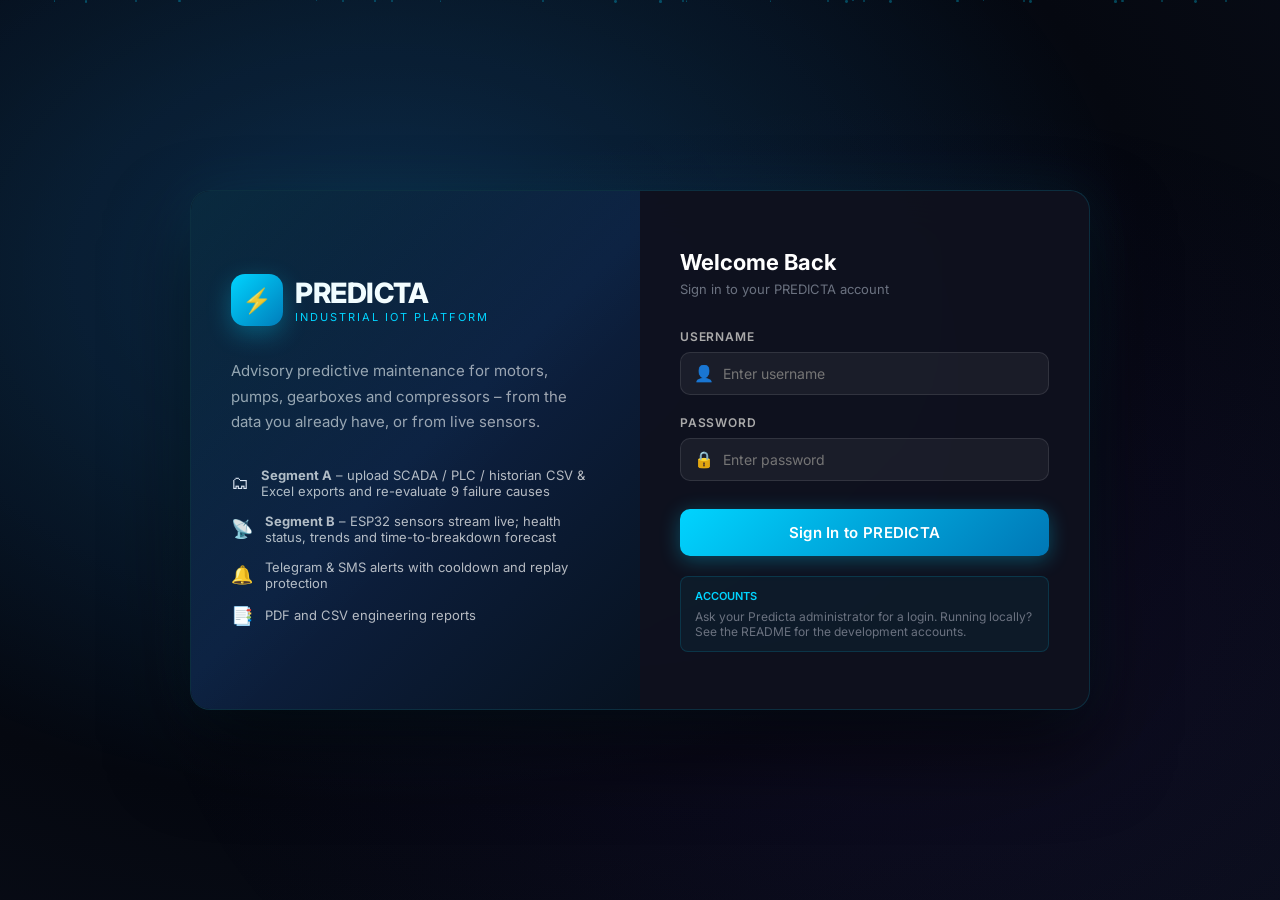
==== commit 2dd8eb20: "Open access: use Predicta without a password (PUBLIC_ACCESS) - POST /api/auth/visitor issues a passw" ====
--- a/frontend/admin.html
+++ b/frontend/admin.html
@@ -145,7 +145,7 @@
 <script src="js/api.js"></script>
 <script>
 window.addEventListener("DOMContentLoaded", () => {
-  if (!API.getToken()) { window.location.href = "login.html"; return; }
+  if (!API.getToken()) { API.toLogin(); return; }
   const u = API.getUser();
   if (u) document.getElementById("user-name").textContent = u.username;
   if (u && u.role !== "admin") {
@@ -161,7 +161,7 @@
 function saveAlertSettings() {
   showToast("success", "Saved", "Notification settings updated successfully.");
 }
-function logout() { API.clearTokens(); window.location.href = "login.html"; }
+function logout() { API.clearTokens(); API.toLogin(true); }
 function showToast(type,title,msg){
   const icons={success:"✅",error:"🔴",warning:"⚠️",info:"ℹ️"};
   const tc=document.getElementById("toast-container");
